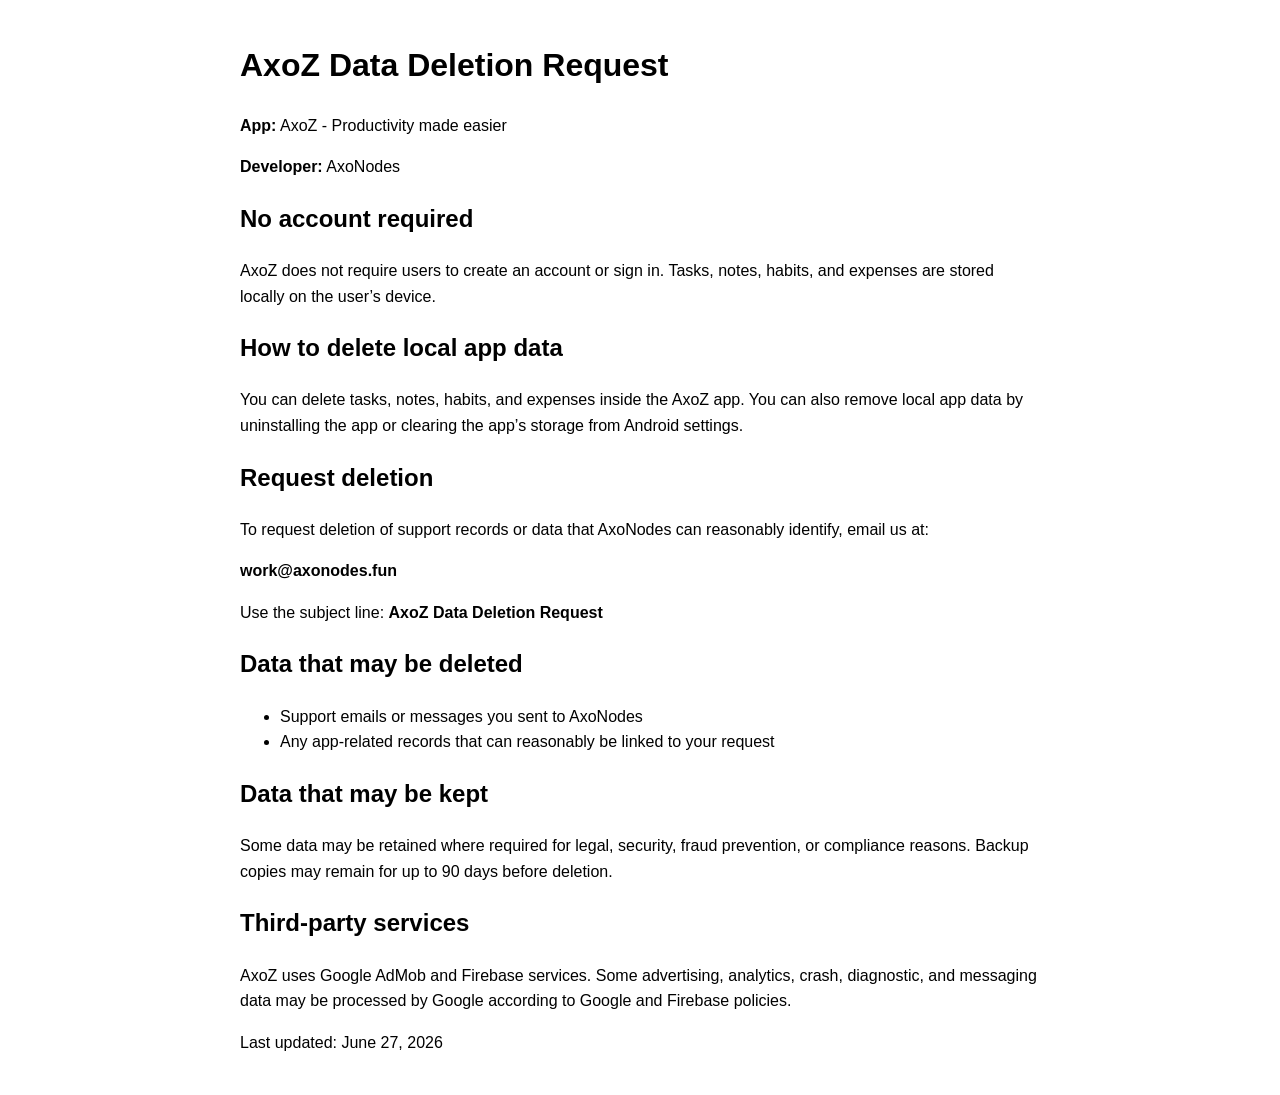
==== data-deletion.html @ 8b8c679a "Create data-deletion.html" ====
<!doctype html>
<html lang="en">
<head>
  <meta charset="utf-8">
  <meta name="viewport" content="width=device-width, initial-scale=1">
  <title>AxoZ Data Deletion Request</title>
</head>
<body>
  <main style="max-width:800px;margin:40px auto;font-family:Arial,sans-serif;line-height:1.6;padding:0 18px;">
    <h1>AxoZ Data Deletion Request</h1>
    <p><strong>App:</strong> AxoZ - Productivity made easier</p>
    <p><strong>Developer:</strong> AxoNodes</p>

    <h2>No account required</h2>
    <p>AxoZ does not require users to create an account or sign in. Tasks, notes, habits, and expenses are stored locally on the user’s device.</p>

    <h2>How to delete local app data</h2>
    <p>You can delete tasks, notes, habits, and expenses inside the AxoZ app. You can also remove local app data by uninstalling the app or clearing the app’s storage from Android settings.</p>

    <h2>Request deletion</h2>
    <p>To request deletion of support records or data that AxoNodes can reasonably identify, email us at:</p>
    <p><strong>work@axonodes.fun</strong></p>
    <p>Use the subject line: <strong>AxoZ Data Deletion Request</strong></p>

    <h2>Data that may be deleted</h2>
    <ul>
      <li>Support emails or messages you sent to AxoNodes</li>
      <li>Any app-related records that can reasonably be linked to your request</li>
    </ul>

    <h2>Data that may be kept</h2>
    <p>Some data may be retained where required for legal, security, fraud prevention, or compliance reasons. Backup copies may remain for up to 90 days before deletion.</p>

    <h2>Third-party services</h2>
    <p>AxoZ uses Google AdMob and Firebase services. Some advertising, analytics, crash, diagnostic, and messaging data may be processed by Google according to Google and Firebase policies.</p>

    <p>Last updated: June 27, 2026</p>
  </main>
</body>
</html>
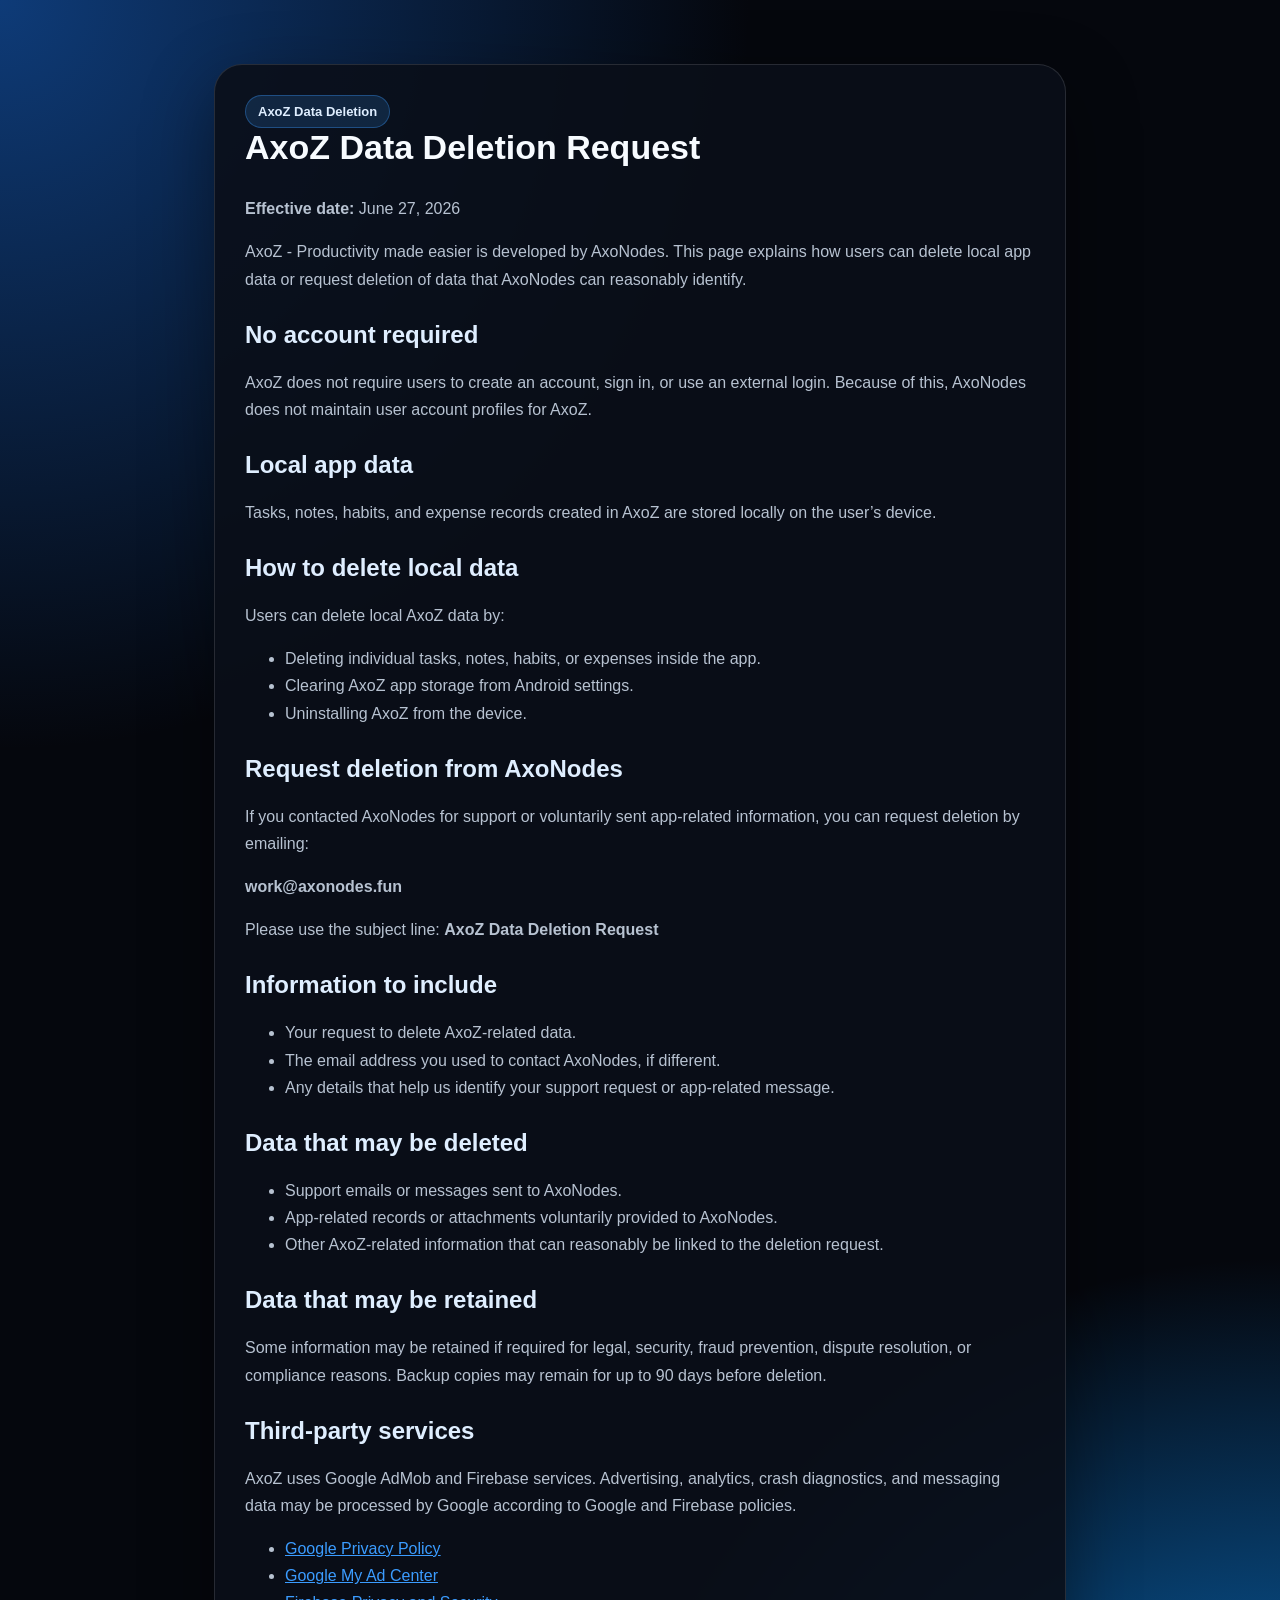
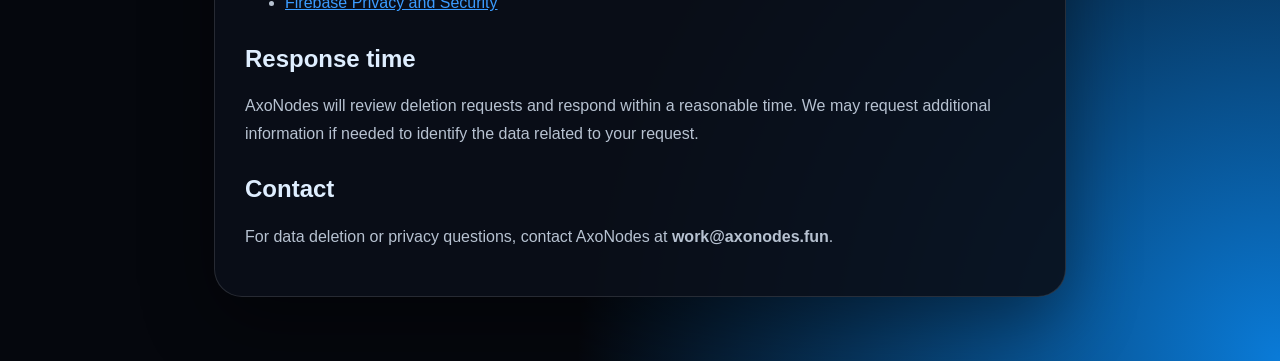
==== commit 651a447c: "Update data-deletion.html" ====
--- a/data-deletion.html
+++ b/data-deletion.html
@@ -4,37 +4,78 @@
   <meta charset="utf-8">
   <meta name="viewport" content="width=device-width, initial-scale=1">
   <title>AxoZ Data Deletion Request</title>
+  <style>
+    :root { --bg:#05070d; --card:rgba(10,15,25,.9); --text:#f7fbff; --muted:#b7c2d1; --blue:#3b9cff; --line:rgba(255,255,255,.12); }
+    * { box-sizing:border-box; }
+    body { margin:0; font-family:Arial,sans-serif; color:var(--text); background:radial-gradient(circle at top left,#0e3b78,transparent 32%),radial-gradient(circle at bottom right,#0a7bd8,transparent 30%),var(--bg); }
+    main { max-width:900px; margin:40px auto; padding:24px; }
+    section { background:var(--card); border:1px solid var(--line); border-radius:28px; padding:30px; box-shadow:0 24px 70px rgba(0,0,0,.42); }
+    h1 { margin-top:0; font-size:34px; }
+    h2 { margin-top:28px; color:#dfeeff; }
+    p, li { color:var(--muted); line-height:1.7; }
+    a { color:var(--blue); }
+    .badge { display:inline-block; padding:8px 12px; border-radius:999px; background:rgba(59,156,255,.16); border:1px solid rgba(59,156,255,.35); color:#dfeeff; font-weight:bold; font-size:13px; }
+  </style>
 </head>
 <body>
-  <main style="max-width:800px;margin:40px auto;font-family:Arial,sans-serif;line-height:1.6;padding:0 18px;">
-    <h1>AxoZ Data Deletion Request</h1>
-    <p><strong>App:</strong> AxoZ - Productivity made easier</p>
-    <p><strong>Developer:</strong> AxoNodes</p>
+  <main>
+    <section>
+      <span class="badge">AxoZ Data Deletion</span>
+      <h1>AxoZ Data Deletion Request</h1>
+      <p><strong>Effective date:</strong> June 27, 2026</p>
 
-    <h2>No account required</h2>
-    <p>AxoZ does not require users to create an account or sign in. Tasks, notes, habits, and expenses are stored locally on the user’s device.</p>
+      <p>AxoZ - Productivity made easier is developed by AxoNodes. This page explains how users can delete local app data or request deletion of data that AxoNodes can reasonably identify.</p>
 
-    <h2>How to delete local app data</h2>
-    <p>You can delete tasks, notes, habits, and expenses inside the AxoZ app. You can also remove local app data by uninstalling the app or clearing the app’s storage from Android settings.</p>
+      <h2>No account required</h2>
+      <p>AxoZ does not require users to create an account, sign in, or use an external login. Because of this, AxoNodes does not maintain user account profiles for AxoZ.</p>
 
-    <h2>Request deletion</h2>
-    <p>To request deletion of support records or data that AxoNodes can reasonably identify, email us at:</p>
-    <p><strong>work@axonodes.fun</strong></p>
-    <p>Use the subject line: <strong>AxoZ Data Deletion Request</strong></p>
+      <h2>Local app data</h2>
+      <p>Tasks, notes, habits, and expense records created in AxoZ are stored locally on the user’s device.</p>
 
-    <h2>Data that may be deleted</h2>
-    <ul>
-      <li>Support emails or messages you sent to AxoNodes</li>
-      <li>Any app-related records that can reasonably be linked to your request</li>
-    </ul>
+      <h2>How to delete local data</h2>
+      <p>Users can delete local AxoZ data by:</p>
+      <ul>
+        <li>Deleting individual tasks, notes, habits, or expenses inside the app.</li>
+        <li>Clearing AxoZ app storage from Android settings.</li>
+        <li>Uninstalling AxoZ from the device.</li>
+      </ul>
 
-    <h2>Data that may be kept</h2>
-    <p>Some data may be retained where required for legal, security, fraud prevention, or compliance reasons. Backup copies may remain for up to 90 days before deletion.</p>
+      <h2>Request deletion from AxoNodes</h2>
+      <p>If you contacted AxoNodes for support or voluntarily sent app-related information, you can request deletion by emailing:</p>
+      <p><strong>work@axonodes.fun</strong></p>
+      <p>Please use the subject line: <strong>AxoZ Data Deletion Request</strong></p>
 
-    <h2>Third-party services</h2>
-    <p>AxoZ uses Google AdMob and Firebase services. Some advertising, analytics, crash, diagnostic, and messaging data may be processed by Google according to Google and Firebase policies.</p>
+      <h2>Information to include</h2>
+      <ul>
+        <li>Your request to delete AxoZ-related data.</li>
+        <li>The email address you used to contact AxoNodes, if different.</li>
+        <li>Any details that help us identify your support request or app-related message.</li>
+      </ul>
 
-    <p>Last updated: June 27, 2026</p>
+      <h2>Data that may be deleted</h2>
+      <ul>
+        <li>Support emails or messages sent to AxoNodes.</li>
+        <li>App-related records or attachments voluntarily provided to AxoNodes.</li>
+        <li>Other AxoZ-related information that can reasonably be linked to the deletion request.</li>
+      </ul>
+
+      <h2>Data that may be retained</h2>
+      <p>Some information may be retained if required for legal, security, fraud prevention, dispute resolution, or compliance reasons. Backup copies may remain for up to 90 days before deletion.</p>
+
+      <h2>Third-party services</h2>
+      <p>AxoZ uses Google AdMob and Firebase services. Advertising, analytics, crash diagnostics, and messaging data may be processed by Google according to Google and Firebase policies.</p>
+      <ul>
+        <li><a href="https://policies.google.com/privacy">Google Privacy Policy</a></li>
+        <li><a href="https://myadcenter.google.com/">Google My Ad Center</a></li>
+        <li><a href="https://firebase.google.com/support/privacy">Firebase Privacy and Security</a></li>
+      </ul>
+
+      <h2>Response time</h2>
+      <p>AxoNodes will review deletion requests and respond within a reasonable time. We may request additional information if needed to identify the data related to your request.</p>
+
+      <h2>Contact</h2>
+      <p>For data deletion or privacy questions, contact AxoNodes at <strong>work@axonodes.fun</strong>.</p>
+    </section>
   </main>
 </body>
 </html>
